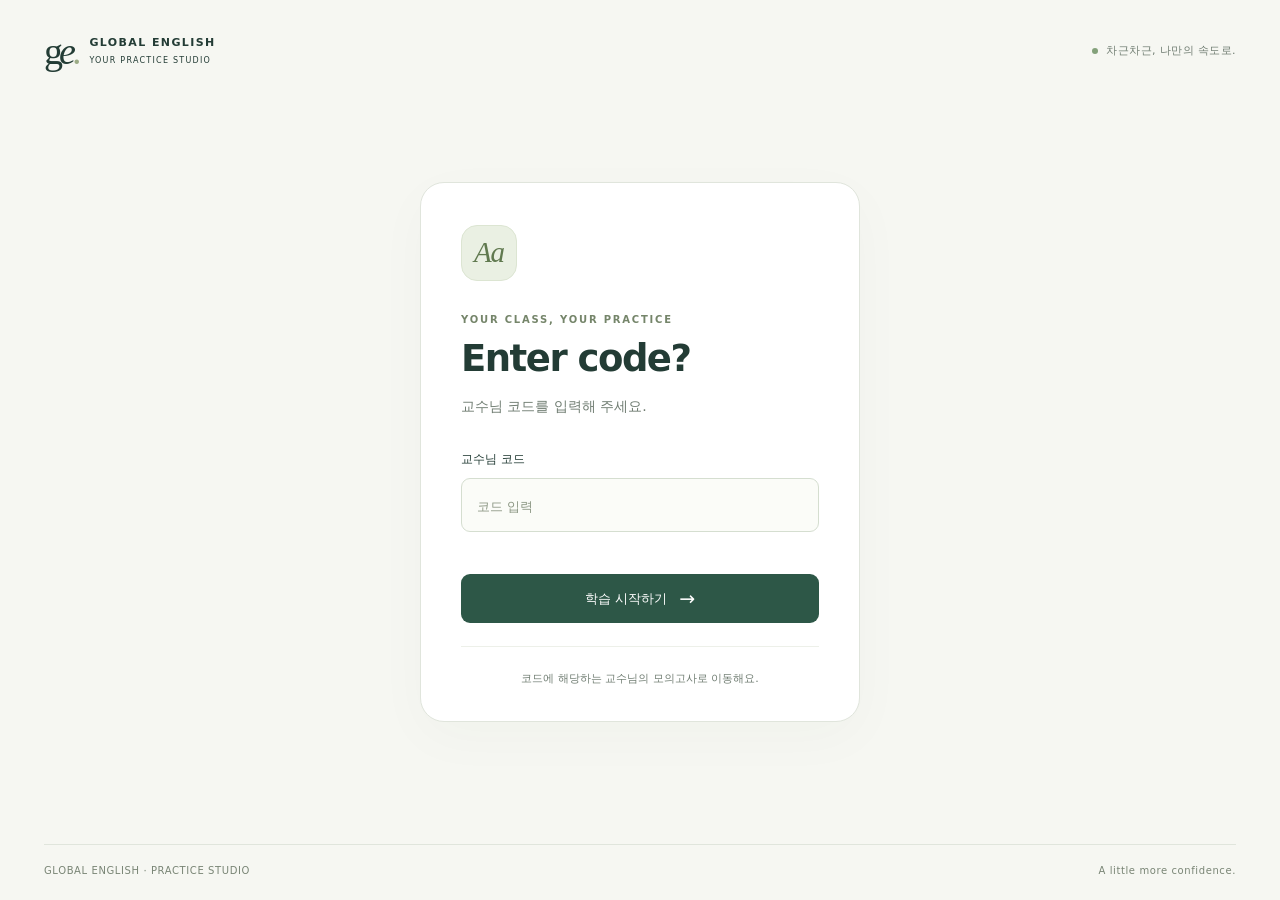
==== index.html @ 364f6204 "Add professor code entry and isolate YJY course materials" ====
<!doctype html>
<html lang="ko">
<head>
  <meta charset="utf-8">
  <meta name="viewport" content="width=device-width, initial-scale=1">
  <meta name="theme-color" content="#274b40">
  <meta name="description" content="교수님 코드로 시작하는 Global English 모의고사와 스피킹 연습.">
  <title>Global English · 교수님 코드</title>
  <link rel="icon" href="assets/favicon.svg" type="image/svg+xml">
  <link rel="stylesheet" href="entry.css">
</head>
<body>
  <div class="entry-shell">
    <header class="entry-header">
      <a class="brand" href="index.html" aria-label="Global English 첫 화면">
        <span class="brand-icon" aria-hidden="true">g<span>e</span><i>.</i></span>
        <span>GLOBAL ENGLISH<small>YOUR PRACTICE STUDIO</small></span>
      </a>
      <span class="header-note">차근차근, 나만의 속도로.</span>
    </header>

    <main class="entry-main">
      <section class="entry-card" aria-labelledby="entry-title">
        <div class="entry-symbol" aria-hidden="true">Aa</div>
        <p class="eyebrow">YOUR CLASS, YOUR PRACTICE</p>
        <h1 id="entry-title">Enter code?</h1>
        <p class="entry-intro">교수님 코드를 입력해 주세요.</p>

        <form class="code-form" id="code-form" novalidate>
          <label class="code-label" for="professor-code">교수님 코드</label>
          <input class="code-input" id="professor-code" name="professor" type="text" placeholder="코드 입력" autocomplete="off" autocapitalize="none" spellcheck="false" aria-invalid="false" aria-describedby="code-error entry-help">
          <p class="code-error" id="code-error" role="alert" aria-atomic="true"></p>
          <button class="enter-button" type="submit">학습 시작하기 <span aria-hidden="true">→</span></button>
        </form>

        <p class="entry-help" id="entry-help">코드에 해당하는 교수님의 모의고사로 이동해요.</p>
        <noscript><p class="no-script">모의고사를 사용하려면 브라우저의 JavaScript를 켜 주세요.</p></noscript>
      </section>
    </main>

    <footer class="entry-footer">
      <span>GLOBAL ENGLISH · PRACTICE STUDIO</span>
      <span>A little more confidence.</span>
    </footer>
  </div>
  <script src="courses.js"></script>
  <script src="entry.js"></script>
</body>
</html>
---- entry.css ----
@charset "UTF-8";

:root {
  font-family: Inter, "Segoe UI", "Malgun Gothic", "Apple SD Gothic Neo", system-ui, sans-serif;
  color: #233c35;
  background: #f6f7f2;
  font-synthesis: none;
  line-height: 1.55;
  --green: #2d5747;
  --muted: #707d72;
  --line: #e0e5dc;
}

* { box-sizing: border-box; }
body { margin: 0; min-width: 280px; }
button, input { font: inherit; }
button, input, a { -webkit-tap-highlight-color: transparent; }
a { color: inherit; text-decoration: none; }
button:focus-visible, input:focus-visible, a:focus-visible { outline: 3px solid #b58ade; outline-offset: 4px; }
h1, p { margin: 0; }
.entry-shell { min-height: 100vh; min-height: 100svh; display: flex; flex-direction: column; padding: 32px 44px 22px; }
.entry-header { display: flex; align-items: center; justify-content: space-between; gap: 20px; }
.brand { display: inline-flex; align-items: center; gap: 12px; font-size: 11px; font-weight: 800; letter-spacing: 1.4px; }
.brand small { display: block; margin-top: 4px; font-size: 8px; font-weight: 500; letter-spacing: 1.25px; }
.brand-icon { font: 38px/1 Georgia, serif; letter-spacing: -4px; }
.brand-icon span { font-style: italic; }
.brand-icon i { color: #9cac86; font-style: normal; }
.header-note { color: var(--muted); font-size: 11px; letter-spacing: .4px; }
.header-note::before { content: ""; display: inline-block; width: 6px; height: 6px; border-radius: 50%; background: #83a17a; margin-right: 8px; vertical-align: middle; }
.entry-main { flex: 1; width: 100%; display: grid; place-items: center; padding: 54px 0 64px; }
.entry-card { width: min(100%, 440px); padding: 42px 40px 32px; background: #fff; border: 1px solid var(--line); border-radius: 24px; box-shadow: 0 15px 55px #233c3507; }
.entry-symbol { display: grid; place-items: center; width: 56px; height: 56px; margin-bottom: 31px; background: #eaf0e3; border: 1px solid #dce5d2; border-radius: 16px; color: #60794f; font: italic 29px/1 Georgia, serif; letter-spacing: -1px; }
.eyebrow { margin-bottom: 10px; color: #75856a; font-size: 10px; font-weight: 700; letter-spacing: 1.8px; }
h1 { font-size: 37px; line-height: 1.2; font-weight: 600; letter-spacing: -1.5px; }
.entry-intro { margin-top: 15px; color: var(--muted); font-size: 14px; }
.code-form { margin-top: 32px; }
.code-label { display: block; margin-bottom: 9px; font-size: 12px; font-weight: 600; }
.code-input { width: 100%; min-height: 52px; padding: 13px 15px; border: 1px solid #d5ded0; border-radius: 9px; background: #fbfcf8; color: #233c35; font-size: 17px; letter-spacing: .4px; transition: border-color .15s, background .15s; }
.code-input::placeholder { color: #8d9885; font-size: 13px; letter-spacing: 0; }
.code-input:focus { border-color: #719166; background: #fff; }
.code-input[aria-invalid="true"] { border-color: #af4a48; background: #fff9f7; }
.code-error { min-height: 42px; padding-top: 8px; color: #a13f3c; font-size: 11px; line-height: 1.65; overflow-wrap: anywhere; }
.enter-button { display: flex; align-items: center; justify-content: center; gap: 12px; width: 100%; min-height: 49px; padding: 12px 18px; border: 0; border-radius: 9px; background: var(--green); color: #fff; font-size: 13px; font-weight: 600; cursor: pointer; transition: background .15s, transform .15s; }
.enter-button:hover { background: #1d3e32; }
.enter-button:active { transform: translateY(1px); }
.enter-button span[aria-hidden] { font-size: 19px; font-weight: 400; line-height: 1; }
.entry-help { margin-top: 23px; padding-top: 22px; border-top: 1px solid #edf0e9; color: var(--muted); font-size: 11px; text-align: center; line-height: 1.8; }
.entry-footer { display: flex; justify-content: space-between; gap: 20px; padding-top: 18px; border-top: 1px solid var(--line); color: #798575; font-size: 10px; letter-spacing: .6px; }
.no-script { margin: 20px 0 0; padding: 12px; background: #fff1de; border-radius: 8px; color: #795625; font-size: 12px; }

@media (max-width: 540px) {
  .entry-shell { padding: 24px 20px 20px; }
  .header-note { display: none; }
  .entry-main { padding: 40px 0; }
  .entry-card { padding: 32px 26px 27px; border-radius: 20px; }
  .entry-symbol { margin-bottom: 26px; }
  h1 { font-size: 33px; }
  .entry-intro { font-size: 13px; }
  .code-form { margin-top: 27px; }
  .entry-footer { font-size: 8px; gap: 12px; }
}

@media (prefers-reduced-motion: reduce) {
  *, *::before, *::after { transition: none !important; }
}
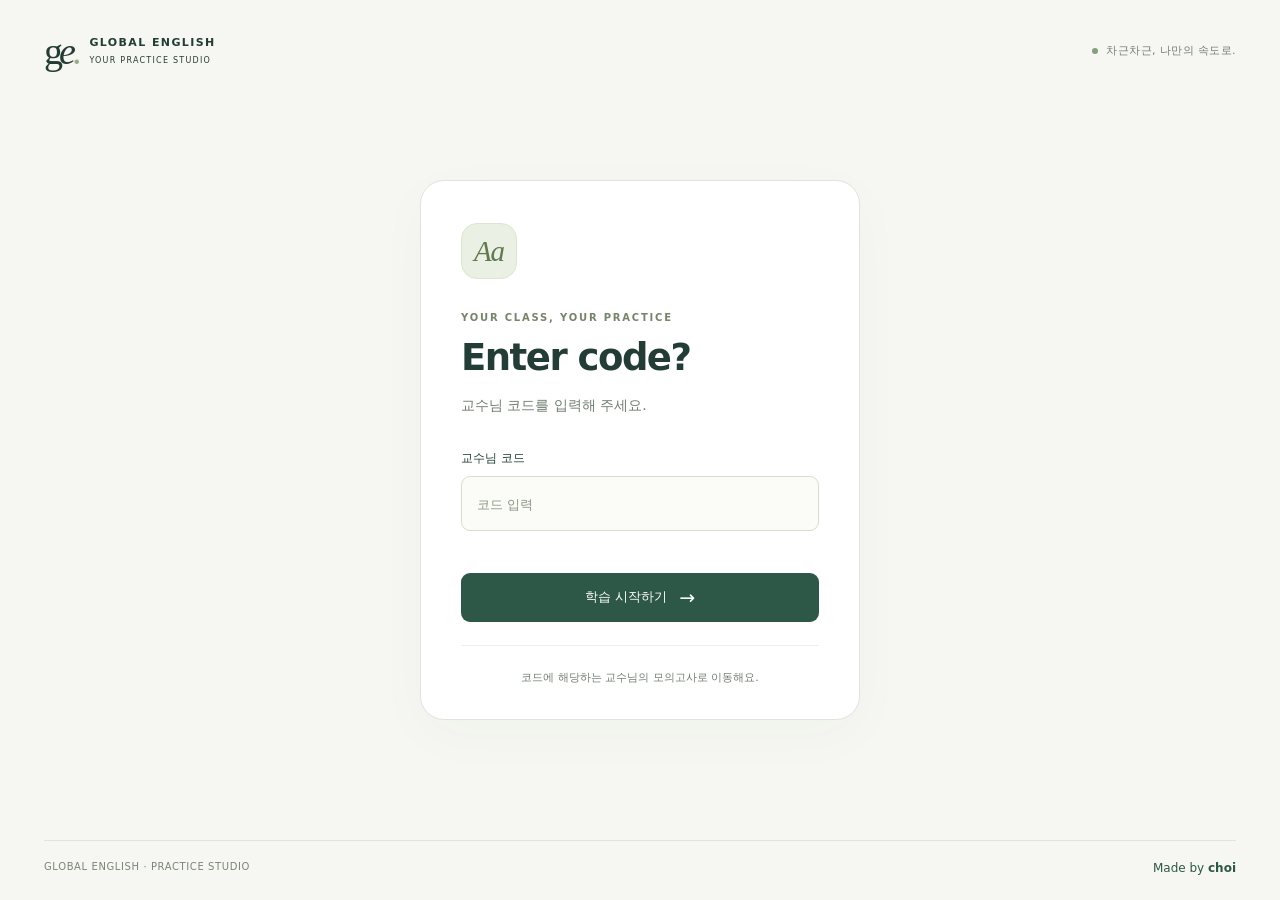
==== commit 81162959: "Credit choi on the entry page" ====
--- a/index.html
+++ b/index.html
@@ -2,12 +2,13 @@
 <html lang="ko">
 <head>
   <meta charset="utf-8">
+  <meta name="app-release" content="20261019-choi-1">
   <meta name="viewport" content="width=device-width, initial-scale=1">
   <meta name="theme-color" content="#274b40">
   <meta name="description" content="교수님 코드로 시작하는 Global English 모의고사와 스피킹 연습.">
   <title>Global English · 교수님 코드</title>
   <link rel="icon" href="assets/favicon.svg" type="image/svg+xml">
-  <link rel="stylesheet" href="entry.css">
+  <link rel="stylesheet" href="entry.css?v=20261019-choi-1">
 </head>
 <body>
   <div class="entry-shell">
@@ -40,10 +41,10 @@
 
     <footer class="entry-footer">
       <span>GLOBAL ENGLISH · PRACTICE STUDIO</span>
-      <span>A little more confidence.</span>
+      <span class="creator-credit">Made by <strong>choi</strong></span>
     </footer>
   </div>
-  <script src="courses.js"></script>
-  <script src="entry.js"></script>
+  <script src="courses.js?v=20261019-choi-1"></script>
+  <script src="entry.js?v=20261019-choi-1"></script>
 </body>
 </html>
--- a/entry.css
+++ b/entry.css
@@ -46,6 +46,8 @@
 .enter-button span[aria-hidden] { font-size: 19px; font-weight: 400; line-height: 1; }
 .entry-help { margin-top: 23px; padding-top: 22px; border-top: 1px solid #edf0e9; color: var(--muted); font-size: 11px; text-align: center; line-height: 1.8; }
 .entry-footer { display: flex; justify-content: space-between; gap: 20px; padding-top: 18px; border-top: 1px solid var(--line); color: #798575; font-size: 10px; letter-spacing: .6px; }
+.creator-credit { color: var(--green); font-size: 12px; letter-spacing: 0; white-space: nowrap; }
+.creator-credit strong { font-weight: 650; }
 .no-script { margin: 20px 0 0; padding: 12px; background: #fff1de; border-radius: 8px; color: #795625; font-size: 12px; }
 
 @media (max-width: 540px) {
